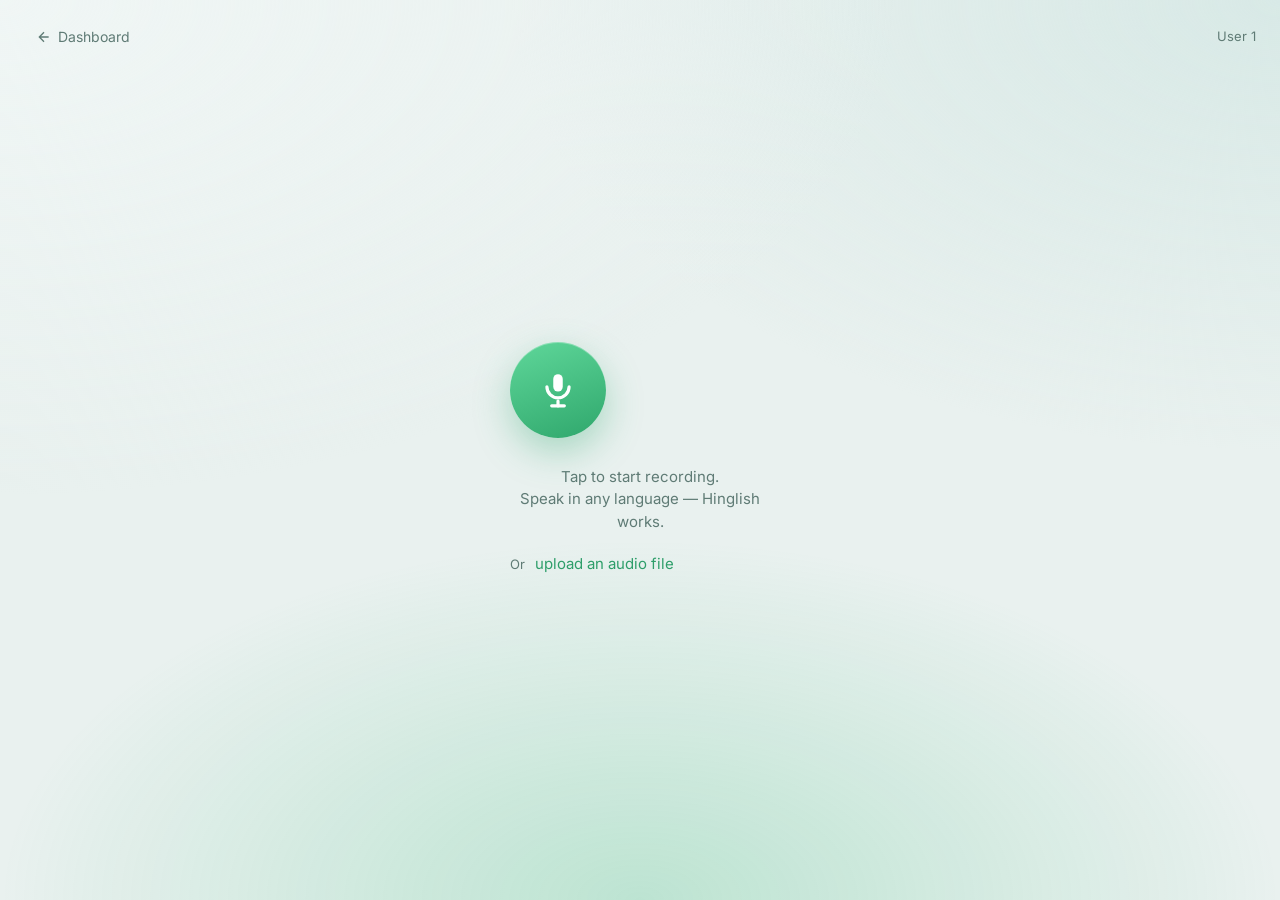
==== static/kharcha-voice-record.html @ 2ce8751b "Remove unused PDF file and update README with new API endpoints and UI links. Introduce new launch c" ====
<!DOCTYPE html>
<html lang="en">
<head>
  <meta charset="UTF-8" />
  <meta name="viewport" content="width=device-width, initial-scale=1" />
  <meta name="theme-color" content="#3FBF7F" />
  <link rel="manifest" href="/static/manifest.webmanifest" />
  <link rel="icon" href="/static/icons/icon.svg" type="image/svg+xml" />
  <link rel="stylesheet" href="/static/css/kharcha-design.css" />
  <title>Record — Kharcha</title>
  <style>
    .voice-shell {
      min-height: 100dvh;
      display: flex;
      flex-direction: column;
    }

    .voice-bar {
      display: flex;
      align-items: center;
      justify-content: space-between;
      padding: 18px 24px;
      flex-shrink: 0;
    }

    .back-btn {
      display: flex;
      align-items: center;
      gap: 6px;
      font-size: 14px;
      color: var(--ink-muted);
      text-decoration: none;
      padding: 8px 12px;
      border-radius: var(--r-control);
      transition: background 140ms ease, color 140ms ease;
      border: none;
      background: none;
      cursor: pointer;
      font-family: inherit;
    }

    .back-btn:hover {
      background: rgba(18,41,36,.07);
      color: var(--ink-body);
    }

    .voice-bar-right {
      font-size: 13px;
      color: var(--ink-muted);
    }

    .voice-stage {
      flex: 1;
      display: flex;
      flex-direction: column;
      align-items: center;
      justify-content: center;
      gap: 0;
      padding: 24px 24px 80px;
      text-align: center;
    }

    /* ── Idle ── */
    .idle-hint {
      font-size: 15px;
      color: var(--ink-muted);
      margin-top: 28px;
      line-height: 1.5;
      max-width: 260px;
    }

    .hero-mic {
      width: 96px;
      height: 96px;
      border-radius: 50%;
      background: linear-gradient(160deg, var(--brand-light) 0%, var(--brand-deep) 100%);
      border: none;
      cursor: pointer;
      display: flex;
      align-items: center;
      justify-content: center;
      color: #fff;
      box-shadow:
        inset 0 1px 0 rgba(255,255,255,.30),
        0 14px 36px rgba(47,167,108,.35);
      position: relative;
      transition: transform 160ms ease;
      flex-shrink: 0;
      animation: mic-pop 620ms cubic-bezier(.34,1.56,.64,1) 250ms both;
    }

    .hero-mic:hover  { transform: scale(1.05); }
    .hero-mic:active { transform: scale(.95); }

    .hero-mic:focus-visible {
      outline: 3px solid var(--brand);
      outline-offset: 5px;
    }

    .hero-mic.idle::after {
      content: "";
      position: absolute;
      inset: -3px;
      border-radius: 50%;
      border: 2px solid var(--brand);
      opacity: 0;
      animation: mic-ring 3s ease-out 870ms infinite;
    }

    /* ── Recording ── */
    .recording-ring {
      position: relative;
      width: 96px;
      height: 96px;
      flex-shrink: 0;
    }

    .recording-ring .hero-mic { animation: none; }

    .recording-ring::before,
    .recording-ring::after {
      content: "";
      position: absolute;
      inset: -8px;
      border-radius: 50%;
      border: 2px solid rgba(63,191,127,.5);
      animation: rec-ring 2s ease-out infinite;
    }

    .recording-ring::after {
      inset: -16px;
      border-color: rgba(63,191,127,.25);
      animation-delay: 0.6s;
    }

    @keyframes rec-ring {
      0%   { transform: scale(.9); opacity: .8; }
      100% { transform: scale(1.4); opacity: 0; }
    }

    .rec-timer {
      font-size: 42px;
      font-weight: 400;
      letter-spacing: -0.03em;
      color: var(--ink);
      font-variant-numeric: tabular-nums;
      margin-top: 36px;
      line-height: 1;
    }

    .rec-label {
      font-size: 14px;
      color: var(--ink-muted);
      margin-top: 8px;
    }

    .waveform {
      display: flex;
      align-items: center;
      gap: 4px;
      height: 40px;
      margin-top: 28px;
    }

    .wave-bar {
      width: 4px;
      border-radius: 2px;
      background: var(--brand);
      animation: wave 1.1s ease-in-out infinite;
    }

    .wave-bar:nth-child(1) { animation-delay: 0.00s; }
    .wave-bar:nth-child(2) { animation-delay: 0.10s; }
    .wave-bar:nth-child(3) { animation-delay: 0.20s; }
    .wave-bar:nth-child(4) { animation-delay: 0.30s; }
    .wave-bar:nth-child(5) { animation-delay: 0.40s; }
    .wave-bar:nth-child(6) { animation-delay: 0.30s; }
    .wave-bar:nth-child(7) { animation-delay: 0.20s; }
    .wave-bar:nth-child(8) { animation-delay: 0.10s; }
    .wave-bar:nth-child(9) { animation-delay: 0.00s; }

    @keyframes wave {
      0%, 100% { height: 6px;  opacity: .4; }
      50%       { height: 32px; opacity: 1;  }
    }

    .stop-btn {
      display: flex;
      align-items: center;
      gap: 8px;
      padding: 12px 28px;
      border-radius: var(--r-pill);
      background: rgba(18,41,36,.07);
      border: 1px solid rgba(18,41,36,.12);
      font: inherit;
      font-size: 14px;
      font-weight: 500;
      color: var(--ink-body);
      cursor: pointer;
      margin-top: 32px;
      transition: background 140ms ease;
    }

    .stop-btn:hover { background: rgba(18,41,36,.12); }

    .stop-dot {
      width: 10px;
      height: 10px;
      border-radius: 2px;
      background: #c0392b;
    }

    /* ── Processing ── */
    .processing-spinner {
      width: 56px;
      height: 56px;
      border-radius: 50%;
      border: 3px solid rgba(63,191,127,.2);
      border-top-color: var(--brand);
      animation: spin 900ms linear infinite;
      flex-shrink: 0;
    }

    @keyframes spin { to { transform: rotate(360deg); } }

    .processing-label {
      font-size: 19px;
      font-weight: 500;
      color: var(--ink);
      margin-top: 28px;
    }

    .processing-sub {
      font-size: 14px;
      color: var(--ink-muted);
      margin-top: 8px;
    }

    /* ── Upload ── */
    .upload-row {
      margin-top: 20px;
      display: flex;
      align-items: center;
      gap: 10px;
    }

    .upload-label { font-size: 13px; color: var(--ink-muted); }

    .upload-link {
      font-size: 13px;
      color: var(--brand-ink);
      cursor: pointer;
      border: none;
      background: none;
      font: inherit;
      padding: 0;
    }

    .upload-link:hover { text-decoration: underline; }

    #audioFile { display: none; }

    /* ── Error ── */
    .voice-error {
      margin-top: 16px;
      padding: 12px 16px;
      border-radius: var(--r-control);
      background: rgba(180,35,24,.08);
      border: 1px solid rgba(180,35,24,.18);
      color: #7a1a11;
      font-size: 14px;
      max-width: 400px;
      text-align: left;
    }

    .retry-link {
      display: inline-block;
      margin-top: 10px;
      font-size: 13px;
      color: var(--brand-ink);
      cursor: pointer;
      border: none;
      background: none;
      font: inherit;
      padding: 0;
      text-decoration: underline;
    }

    [hidden] { display: none !important; }

    @media (prefers-reduced-motion: reduce) {
      *, *::before, *::after { animation: none !important; transition: none !important; }
      .wave-bar { height: 16px !important; opacity: .7 !important; }
    }
  </style>
</head>
<body>

<div class="voice-shell">

  <div class="voice-bar">
    <a class="back-btn" href="/">
      <svg width="16" height="16" fill="none" stroke="currentColor" stroke-width="2" viewBox="0 0 24 24" aria-hidden="true">
        <path d="M19 12H5M12 5l-7 7 7 7"/>
      </svg>
      Dashboard
    </a>
    <span class="voice-bar-right" id="userLabel">User 1</span>
  </div>

  <div class="voice-stage">

    <!-- IDLE -->
    <div id="stateIdle">
      <button class="hero-mic idle" id="micBtn" aria-label="Tap to start recording">
        <svg width="38" height="38" fill="none" viewBox="0 0 24 24" aria-hidden="true">
          <rect x="9" y="2" width="6" height="11" rx="3" fill="white"/>
          <path d="M5 10a7 7 0 0 0 14 0" stroke="white" stroke-width="2" stroke-linecap="round"/>
          <line x1="12" y1="19" x2="12" y2="22" stroke="white" stroke-width="2" stroke-linecap="round"/>
          <line x1="8"  y1="22" x2="16" y2="22" stroke="white" stroke-width="2" stroke-linecap="round"/>
        </svg>
      </button>
      <p class="idle-hint">Tap to start recording.<br>Speak in any language — Hinglish works.</p>
      <div class="upload-row">
        <span class="upload-label">Or</span>
        <button class="upload-link" id="uploadTrigger">upload an audio file</button>
        <input type="file" id="audioFile" accept="audio/*,.webm,.wav,.mp3,.m4a" />
      </div>
    </div>

    <!-- RECORDING -->
    <div id="stateRecording" hidden>
      <div class="recording-ring">
        <div class="hero-mic" role="img" aria-label="Recording in progress">
          <svg width="38" height="38" fill="none" viewBox="0 0 24 24" aria-hidden="true">
            <rect x="9" y="2" width="6" height="11" rx="3" fill="white"/>
            <path d="M5 10a7 7 0 0 0 14 0" stroke="white" stroke-width="2" stroke-linecap="round"/>
            <line x1="12" y1="19" x2="12" y2="22" stroke="white" stroke-width="2" stroke-linecap="round"/>
            <line x1="8"  y1="22" x2="16" y2="22" stroke="white" stroke-width="2" stroke-linecap="round"/>
          </svg>
        </div>
      </div>
      <p class="rec-timer" id="timer" aria-live="polite">0:00</p>
      <p class="rec-label">Recording…</p>
      <div class="waveform" aria-hidden="true">
        <div class="wave-bar"></div>
        <div class="wave-bar"></div>
        <div class="wave-bar"></div>
        <div class="wave-bar"></div>
        <div class="wave-bar"></div>
        <div class="wave-bar"></div>
        <div class="wave-bar"></div>
        <div class="wave-bar"></div>
        <div class="wave-bar"></div>
      </div>
      <button class="stop-btn" id="stopBtn">
        <span class="stop-dot" aria-hidden="true"></span>
        Stop recording
      </button>
    </div>

    <!-- PROCESSING -->
    <div id="stateProcessing" hidden>
      <div class="processing-spinner" role="status" aria-label="Processing audio"></div>
      <p class="processing-label" id="processingLabel">Transcribing…</p>
      <p class="processing-sub" id="processingSub">This takes a few seconds on first run.</p>
    </div>

    <!-- Error -->
    <div id="voiceError" hidden>
      <div class="voice-error" id="voiceErrorMsg"></div>
      <button class="retry-link" id="retryBtn">Try again</button>
    </div>

  </div>
</div>

<input type="hidden" id="userId" value="1" />

<script src="/static/js/api.js"></script>
<script>
  const { api, headers, getUserId } = EA;

  document.getElementById("userLabel").textContent = "User " + getUserId();
  api("/me", { headers: headers() })
    .then((me) => {
      document.getElementById("userLabel").textContent = me.display_name;
    })
    .catch(() => {});

  // ── State machine ──────────────────────────────────────────────────────────
  function switchState(name) {
    ["Idle", "Recording", "Processing"].forEach(s => {
      const el = document.getElementById("state" + s);
      if (el) el.hidden = (s !== name);
    });
    document.getElementById("voiceError").hidden = true;
  }

  function showError(msg) {
    switchState("Idle"); // always go back to idle so mic is available again
    document.getElementById("voiceErrorMsg").textContent = msg;
    document.getElementById("voiceError").hidden = false;
  }

  document.getElementById("retryBtn").onclick = () => {
    document.getElementById("voiceError").hidden = true;
  };

  // ── Timer ──────────────────────────────────────────────────────────────────
  let timerInterval = null;
  let timerSeconds = 0;

  function startTimer() {
    timerSeconds = 0;
    updateTimerDisplay();
    timerInterval = setInterval(() => { timerSeconds++; updateTimerDisplay(); }, 1000);
  }

  function stopTimer() {
    clearInterval(timerInterval);
    timerInterval = null;
  }

  function updateTimerDisplay() {
    const m = Math.floor(timerSeconds / 60);
    const s = timerSeconds % 60;
    document.getElementById("timer").textContent = m + ":" + String(s).padStart(2, "0");
  }

  // ── MediaRecorder ──────────────────────────────────────────────────────────
  let mediaRecorder = null;
  let recordedChunks = [];

  document.getElementById("micBtn").onclick = async () => {
    try {
      recordedChunks = [];
      const stream = await navigator.mediaDevices.getUserMedia({ audio: true });
      mediaRecorder = new MediaRecorder(stream);
      mediaRecorder.ondataavailable = (e) => { if (e.data.size) recordedChunks.push(e.data); };
      mediaRecorder.onstop = () => {
        const blob = new Blob(recordedChunks, { type: "audio/webm" });
        stream.getTracks().forEach(t => t.stop());
        processAudio(blob, "recording.webm");
      };
      mediaRecorder.start();
      startTimer();
      switchState("Recording");
    } catch (e) {
      showError("Microphone access denied. Check browser permissions and try again.");
    }
  };

  document.getElementById("stopBtn").onclick = () => {
    if (mediaRecorder && mediaRecorder.state !== "inactive") mediaRecorder.stop();
    stopTimer();
    switchState("Processing");
  };

  // ── File upload ────────────────────────────────────────────────────────────
  document.getElementById("uploadTrigger").onclick = () => {
    document.getElementById("audioFile").click();
  };

  document.getElementById("audioFile").onchange = () => {
    const f = document.getElementById("audioFile").files[0];
    if (!f) return;
    switchState("Processing");
    processAudio(f, f.name);
  };

  // ── Transcribe → Extract → Navigate ───────────────────────────────────────
  async function processAudio(blob, filename) {
    switchState("Processing");

    // Step 1: transcribe
    document.getElementById("processingLabel").textContent = "Transcribing…";
    document.getElementById("processingSub").textContent = "This takes a few seconds on first run.";

    let transcript;
    try {
      const fd = new FormData();
      fd.append("file", blob, filename);
      const res = await api("/voice/transcribe", {
        method: "POST",
        headers: headers(),
        body: fd,
      });
      transcript = res.transcript;
    } catch (e) {
      showError("Transcription failed. " + (e.message || "Try again."));
      return;
    }

    // Step 2: extract draft
    document.getElementById("processingLabel").textContent = "Extracting draft…";
    document.getElementById("processingSub").textContent = "Almost there.";

    try {
      const data = await api("/voice/extract", {
        method: "POST",
        headers: headers({ "Content-Type": "application/json" }),
        body: JSON.stringify({ transcript }),
      });
      sessionStorage.setItem("kharcha_draft", JSON.stringify(data));
      window.location.href = "/static/kharcha-confirm.html";
    } catch (e) {
      showError("Couldn't extract draft. " + (e.message || "Try again."));
    }
  }
</script>
</body>
</html>
---- static/css/kharcha-design.css ----
/*
  Kharcha design system tokens.
  Import this file in all Kharcha screens.
*/

@import url("https://fonts.googleapis.com/css2?family=Inter:wght@400;500&display=swap");

/* ─── Tokens ─────────────────────────────────────────────────────────────── */
:root {
  /* Canvas */
  --canvas:       #E9F1EF;
  --bloom-mist:   rgba(240, 246, 245, .95);
  --bloom-aqua:   rgba(214, 232, 229, .90);
  --bloom-brand:  rgba(63, 191, 127, .26);

  /* Brand green — voice action only */
  --brand:        #3FBF7F;
  --brand-light:  #5FD79A;
  --brand-deep:   #2FA76C;
  --brand-ink:    #2E9E6A;
  --brand-wordmark: #1B4A3A;

  /* Ink */
  --ink:          #122924;
  --ink-body:     #16302B;
  --ink-muted:    #5F7B75;
  --ink-faint:    #4A6560;

  /* Money semantics */
  --owed-to-you:  #2A6B78;
  --you-owe:      #9A6B54;

  /* Categories — raw RGB triplets for rgba() usage */
  --cat-food:      107, 112, 170;
  --cat-rent:       70, 110, 140;
  --cat-transport: 184, 132,  96;

  /* Geometry */
  --r-panel:      18px;
  --r-control:    13px;
  --r-pill:       999px;
  --track:        rgba(18, 41, 36, .07);

  /* Layout */
  --sidebar-w:    200px;
  --shell-max:    1240px;
  --panel-pad:    20px 22px;
  --gap:          18px;
}

/* ─── Reset ──────────────────────────────────────────────────────────────── */
*, *::before, *::after { box-sizing: border-box; }

html { scroll-behavior: smooth; }

body {
  margin: 0;
  font-family: "Inter", system-ui, sans-serif;
  font-size: 15px;
  font-weight: 400;
  line-height: 1.5;
  color: var(--ink-body);
  background-color: var(--canvas);
  min-height: 100dvh;
}

/* Fixed bloom layer — stays put as content scrolls */
body::before {
  content: "";
  position: fixed;
  inset: 0;
  background:
    radial-gradient(ellipse 70% 55% at 0% 0%,    var(--bloom-mist),  transparent),
    radial-gradient(ellipse 60% 50% at 100% 0%,  var(--bloom-aqua),  transparent),
    radial-gradient(ellipse 50% 40% at 50% 100%, var(--bloom-brand), transparent);
  background-attachment: fixed;
  pointer-events: none;
  z-index: 0;
}

/* Everything sits above the bloom */
body > * { position: relative; z-index: 1; }

/* ─── Glass recipe ───────────────────────────────────────────────────────── */
.glass {
  background: linear-gradient(rgba(255,255,255,.80), rgba(255,255,255,.48));
  border: 0.5px solid rgba(255,255,255,.85);
  box-shadow: inset 0 1px 0 rgba(255,255,255,.95);
  backdrop-filter: blur(24px) saturate(150%);
  -webkit-backdrop-filter: blur(24px) saturate(150%);
  border-radius: var(--r-panel);
}

/* ─── Typography scale ───────────────────────────────────────────────────── */
.t-hero    { font-size: 46px; font-weight: 400; letter-spacing: -0.035em; line-height: 1; }
.t-stat    { font-size: 19px; font-weight: 500; }
.t-body    { font-size: 15px; font-weight: 400; }
.t-label   { font-size: 14px; font-weight: 400; color: var(--ink-muted); }
.t-chip    { font-size: 13px; font-weight: 400; }
.t-money   { font-variant-numeric: tabular-nums; }

/* ─── Wordmark ───────────────────────────────────────────────────────────── */
.kharcha-wordmark {
  font-size: 18px;
  font-weight: 500;
  color: var(--brand-wordmark);
  letter-spacing: -0.02em;
  text-decoration: none;
}

/* ─── Nav sidebar ────────────────────────────────────────────────────────── */
.k-sidebar {
  width: var(--sidebar-w);
  flex-shrink: 0;
  display: flex;
  flex-direction: column;
  gap: 4px;
  padding: 24px 12px;
}

.k-nav-item {
  display: flex;
  align-items: center;
  gap: 10px;
  padding: 10px 12px;
  border-radius: var(--r-control);
  font-size: 14px;
  color: var(--ink-muted);
  text-decoration: none;
  transition: background 140ms ease, color 140ms ease;
  cursor: pointer;
  border: none;
  background: none;
  font-family: inherit;
  width: 100%;
  text-align: left;
}

.k-nav-item:hover {
  background: rgba(18, 41, 36, .06);
  color: var(--ink-body);
}

.k-nav-item.active {
  background: rgba(63, 191, 127, .12);
  color: var(--brand-ink);
  font-weight: 500;
}

.k-nav-item svg { flex-shrink: 0; }

/* ─── Greeting row ───────────────────────────────────────────────────────── */
.greeting-row {
  display: flex;
  align-items: center;
  justify-content: space-between;
  gap: 12px;
  margin-bottom: 20px;
  min-width: 0;
}

.greeting-text {
  font-size: 22px;
  font-weight: 400;
  color: var(--ink-body);
  white-space: nowrap;
  overflow: hidden;
  text-overflow: ellipsis;
}

.identity-chip {
  display: flex;
  align-items: center;
  gap: 8px;
  padding: 6px 12px 6px 6px;
  border-radius: var(--r-pill);
  cursor: pointer;
  flex-shrink: 0;
  border: none;
  font-family: inherit;
  transition: background 140ms ease;
}

.identity-chip:hover { background: rgba(255,255,255,.6); }

.identity-chip .initial {
  width: 30px;
  height: 30px;
  border-radius: 50%;
  background: rgba(63, 191, 127, .18);
  color: #25794F;
  display: flex;
  align-items: center;
  justify-content: center;
  font-size: 13px;
  font-weight: 500;
  flex-shrink: 0;
}

.identity-chip .chip-name {
  font-size: 14px;
  color: var(--ink-body);
  max-width: 140px;
  white-space: nowrap;
  overflow: hidden;
  text-overflow: ellipsis;
}

.identity-chip .chevron {
  color: var(--ink-muted);
  margin-left: 2px;
}

/* ─── Shell ──────────────────────────────────────────────────────────────── */
.k-shell {
  max-width: var(--shell-max);
  margin: 0 auto;
  display: flex;
  min-height: 100dvh;
}

.k-content {
  flex: 1;
  min-width: 0;
  padding: 24px var(--gap) 160px; /* 160px bottom: room for the mic */
  display: flex;
  flex-direction: column;
  gap: var(--gap);
}

/* ─── Panels ─────────────────────────────────────────────────────────────── */
.k-panel {
  padding: var(--panel-pad);
  border-radius: var(--r-panel);
}

.k-grid {
  display: grid;
  grid-template-columns: repeat(auto-fill, minmax(200px, 1fr));
  gap: var(--gap);
}

/* ─── Stat card ──────────────────────────────────────────────────────────── */
.stat-card {
  padding: 16px 18px;
  border-radius: var(--r-control);
  display: flex;
  flex-direction: column;
  gap: 6px;
}

/* ─── Chip ───────────────────────────────────────────────────────────────── */
.k-chip {
  display: inline-flex;
  align-items: center;
  gap: 5px;
  padding: 4px 10px;
  border-radius: var(--r-pill);
  font-size: 13px;
  line-height: 1;
}

.chip-food      { background: rgba(var(--cat-food),      .16); color: #454A7A; }
.chip-transport { background: rgba(var(--cat-transport), .18); color: #7E543F; }
.chip-rent      { background: rgba(var(--cat-rent),      .16); color: #2E5A78; }
.chip-default   { background: rgba(18,41,36,.07);              color: var(--ink-muted); }

/* ─── Spend bar ──────────────────────────────────────────────────────────── */
.spend-bar-row {
  display: grid;
  grid-template-columns: 90px 1fr 72px;
  align-items: center;
  gap: 10px;
  margin-bottom: 12px;
}

.bar-track {
  height: 6px;
  background: var(--track);
  border-radius: var(--r-pill);
  overflow: hidden;
}

.bar-fill {
  height: 100%;
  border-radius: var(--r-pill);
  transition: width 500ms cubic-bezier(.25,.46,.45,.94);
}

.bar-fill-food      { background: linear-gradient(90deg, rgba(var(--cat-food),      .78), rgba(var(--cat-food),      .50)); }
.bar-fill-transport { background: linear-gradient(90deg, rgba(var(--cat-transport), .78), rgba(var(--cat-transport), .50)); }
.bar-fill-rent      { background: linear-gradient(90deg, rgba(var(--cat-rent),      .76), rgba(var(--cat-rent),      .48)); }
.bar-fill-default   { background: linear-gradient(90deg, rgba(18,41,36,.22),             rgba(18,41,36,.12)); }

/* ─── Money colors ───────────────────────────────────────────────────────── */
.money-owed  { color: var(--owed-to-you); }
.money-owing { color: var(--you-owe); }

/* ─── List rows ──────────────────────────────────────────────────────────── */
.k-list { list-style: none; margin: 0; padding: 0; }

.k-list-row {
  display: flex;
  justify-content: space-between;
  align-items: center;
  gap: 12px;
  padding: 12px 0;
  border-bottom: 1px solid rgba(18, 41, 36, .07);
  font-size: 15px;
}

.k-list-row:last-child { border-bottom: none; }

/* ─── Buttons ────────────────────────────────────────────────────────────── */
.k-btn {
  display: inline-flex;
  align-items: center;
  justify-content: center;
  gap: 6px;
  padding: 10px 20px;
  border-radius: var(--r-control);
  font: inherit;
  font-size: 14px;
  font-weight: 500;
  cursor: pointer;
  border: none;
  transition: background 140ms ease, transform 100ms ease;
  text-decoration: none;
}

.k-btn:active { transform: scale(.97); }

.k-btn-primary {
  background: var(--ink);
  color: #fff;
}

.k-btn-primary:hover { background: var(--ink-body); }

.k-btn-secondary {
  background: rgba(18, 41, 36, .07);
  color: var(--ink-body);
}

.k-btn-secondary:hover { background: rgba(18, 41, 36, .12); }

/* ─── The Mic ────────────────────────────────────────────────────────────── */
.mic-dock {
  position: fixed;
  bottom: 0;
  left: 0;
  right: 0;
  display: flex;
  flex-direction: column;
  align-items: center;
  gap: 8px;
  padding-bottom: 28px;
  pointer-events: none;
  z-index: 20;
}

.mic-btn {
  width: 72px;
  height: 72px;
  border-radius: 50%;
  background: linear-gradient(160deg, var(--brand-light) 0%, var(--brand-deep) 100%);
  border: none;
  cursor: pointer;
  display: flex;
  align-items: center;
  justify-content: center;
  color: #fff;
  box-shadow:
    inset 0 1px 0 rgba(255,255,255,.30),
    0 10px 28px rgba(47, 167, 108, .32);
  pointer-events: all;
  position: relative;
  transition: transform 160ms ease;
  animation: mic-pop 620ms cubic-bezier(.34,1.56,.64,1) 250ms both;
}

.mic-btn:hover  { transform: scale(1.05); }
.mic-btn:active { transform: scale(.96); }

.mic-btn:focus-visible {
  outline: 3px solid var(--brand);
  outline-offset: 4px;
}

/* Resting pulse ring */
.mic-btn::after {
  content: "";
  position: absolute;
  inset: -2px;
  border-radius: 50%;
  border: 1.5px solid var(--brand);
  opacity: 0;
  animation: mic-ring 3s ease-out 870ms infinite;
}

.mic-hint {
  font-size: 12px;
  color: var(--ink-muted);
  pointer-events: all;
  user-select: none;
}

/* ─── Animations ─────────────────────────────────────────────────────────── */
@keyframes mic-pop {
  from { opacity: 0; transform: scale(0); }
  to   { opacity: 1; transform: scale(1); }
}

@keyframes mic-ring {
  0%   { opacity: .55; transform: scale(1); }
  100% { opacity: 0;   transform: scale(1.8); }
}

/* Skeleton shimmer */
@keyframes shimmer {
  from { background-position: -400px 0; }
  to   { background-position:  400px 0; }
}

.skeleton {
  background: linear-gradient(
    90deg,
    rgba(18,41,36,.06) 0%,
    rgba(18,41,36,.12) 50%,
    rgba(18,41,36,.06) 100%
  );
  background-size: 800px 100%;
  animation: shimmer 1.4s ease infinite;
  border-radius: var(--r-control);
}

/* ─── Reduced motion ─────────────────────────────────────────────────────── */
@media (prefers-reduced-motion: reduce) {
  *, *::before, *::after {
    animation: none !important;
    transition: none !important;
  }
}

/* ─── Responsive: 860px breakpoint ──────────────────────────────────────── */
@media (max-width: 860px) {
  .greeting-text { font-size: 19px; }

  .k-shell { flex-direction: column; }

  .k-sidebar {
    width: 100%;
    flex-direction: row;
    overflow-x: auto;
    padding: 12px 16px;
    gap: 6px;
    border-bottom: 1px solid rgba(18,41,36,.08);
    scrollbar-width: none;
  }

  .k-sidebar::-webkit-scrollbar { display: none; }

  .k-nav-item {
    flex-shrink: 0;
    white-space: nowrap;
  }

  .k-content { padding-left: 16px; padding-right: 16px; }
}

/* ─── Utility ────────────────────────────────────────────────────────────── */
.sr-only {
  position: absolute;
  width: 1px; height: 1px;
  padding: 0; margin: -1px;
  overflow: hidden;
  clip: rect(0,0,0,0);
  white-space: nowrap;
  border: 0;
}

.empty-state {
  text-align: center;
  padding: 40px 20px;
  color: var(--ink-muted);
  font-size: 15px;
}
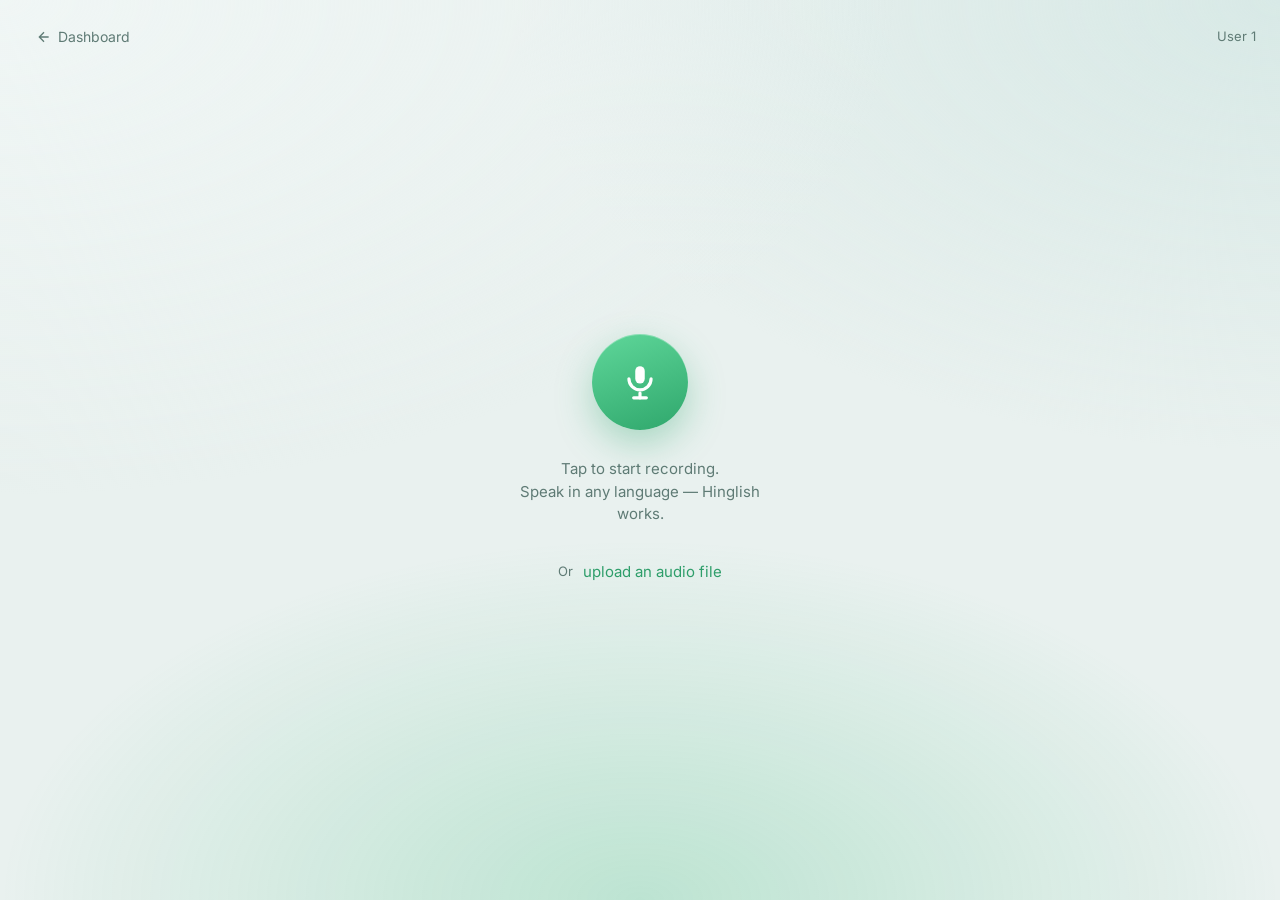
==== commit 9be537e2: "Center-align mic, hint text and upload row on voice recording screen" ====
--- a/static/kharcha-voice-record.html
+++ b/static/kharcha-voice-record.html
@@ -58,6 +58,18 @@
       gap: 0;
       padding: 24px 24px 80px;
       text-align: center;
+    }
+
+    /* ── State containers ── */
+    #stateIdle,
+    #stateRecording,
+    #stateProcessing,
+    #voiceError {
+      display: flex;
+      flex-direction: column;
+      align-items: center;
+      text-align: center;
+      width: 100%;
     }
 
     /* ── Idle ── */
